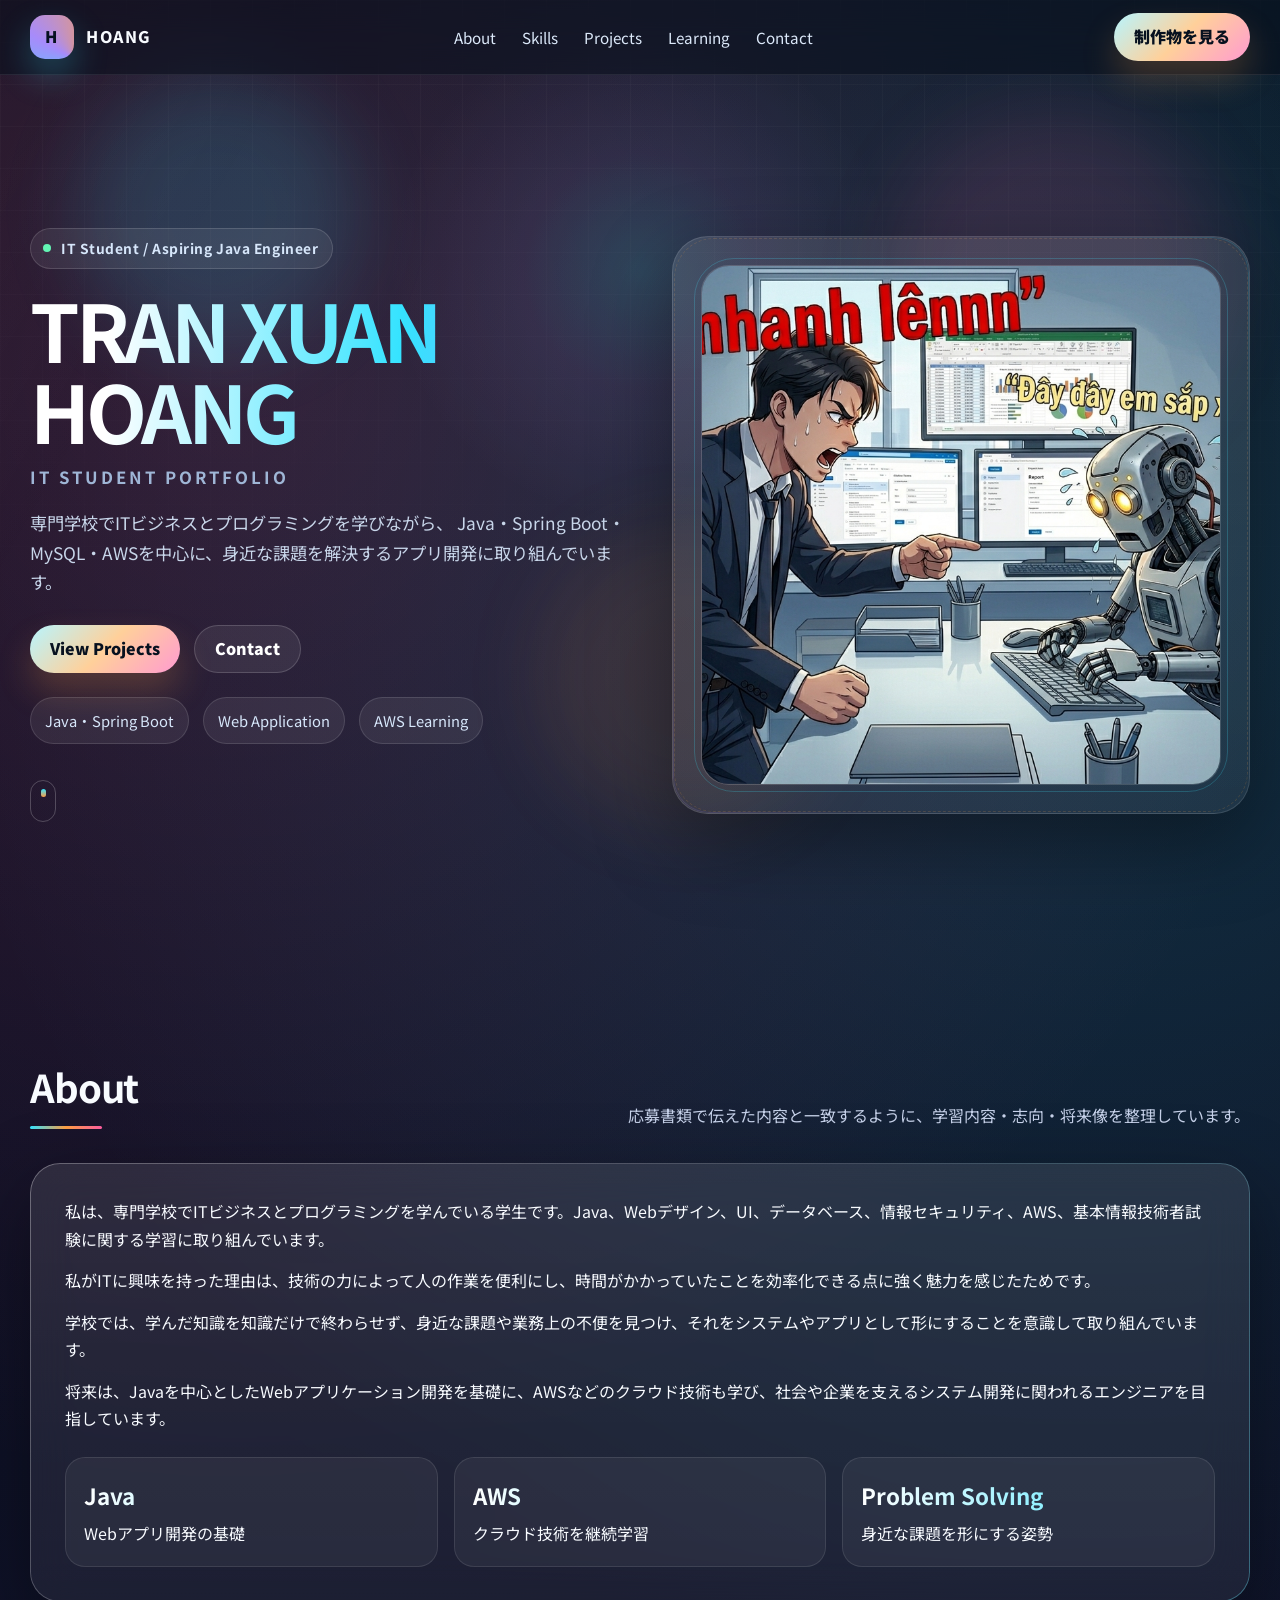
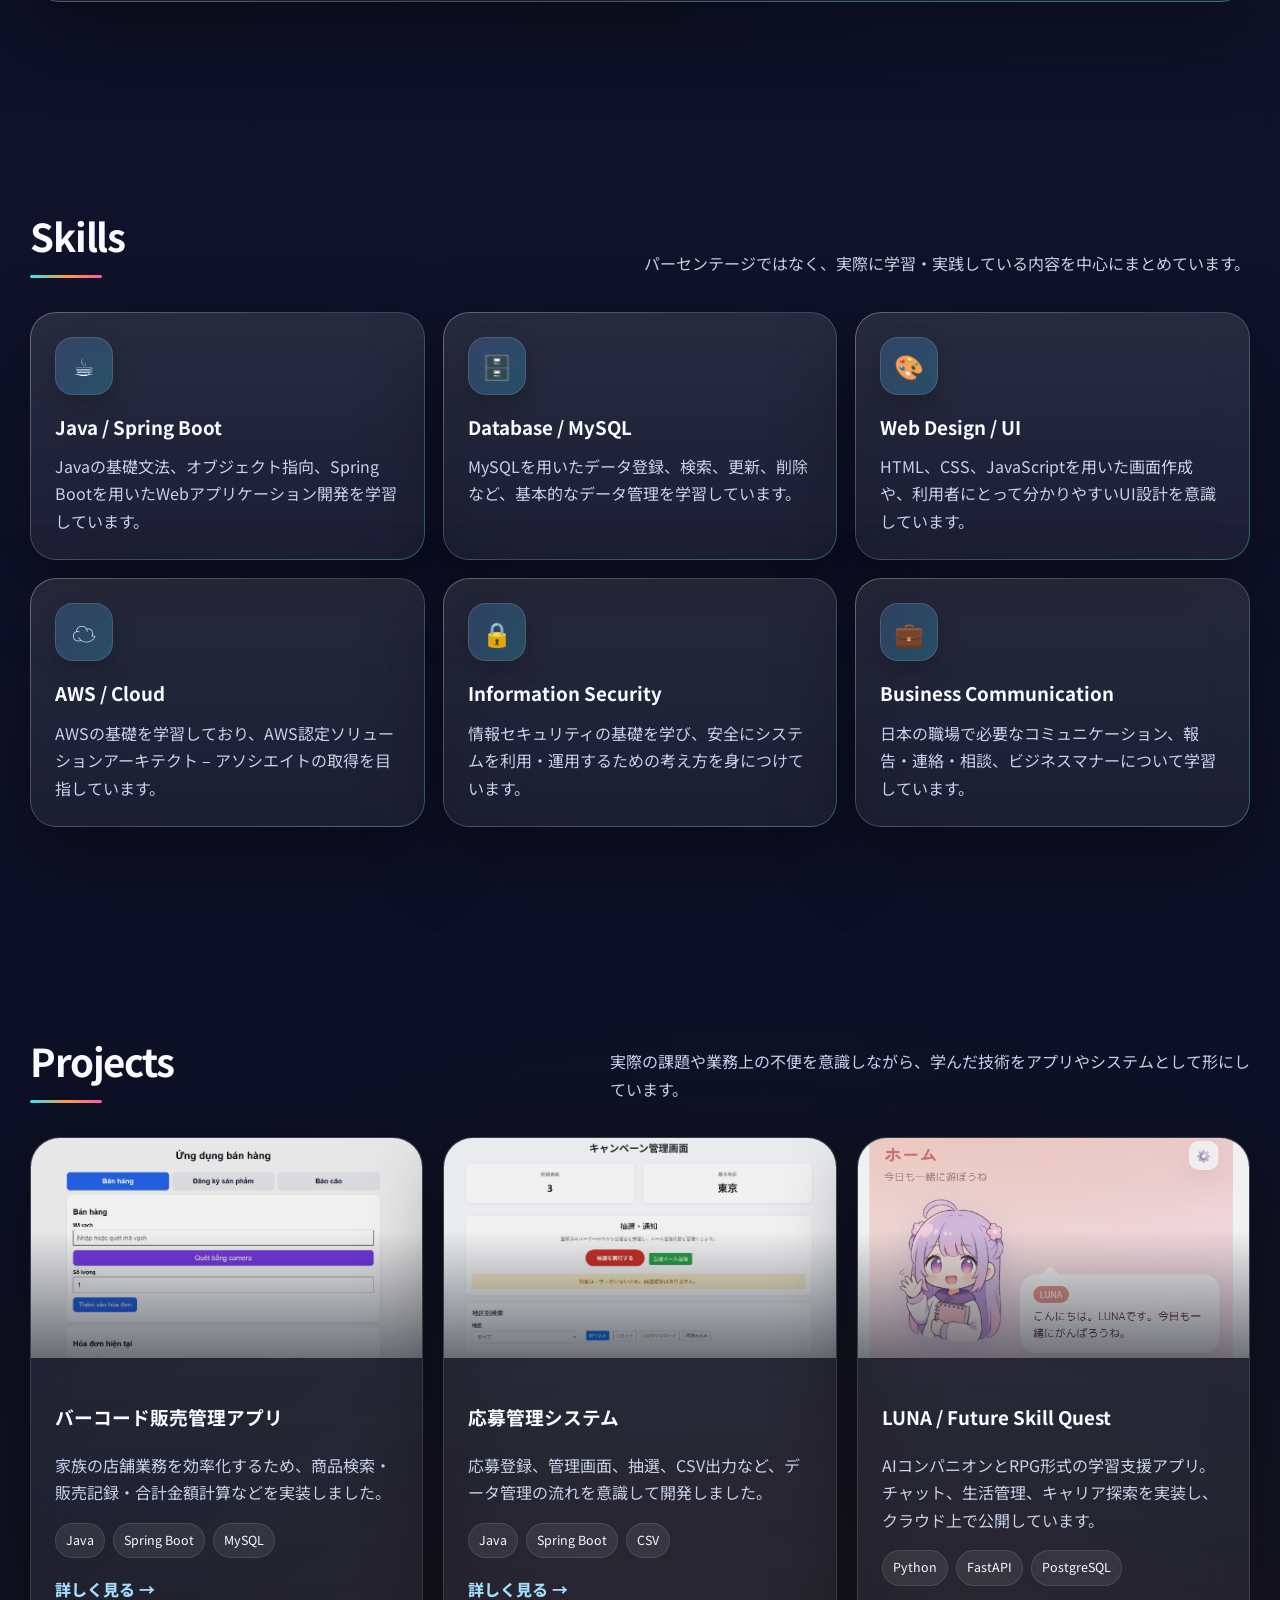
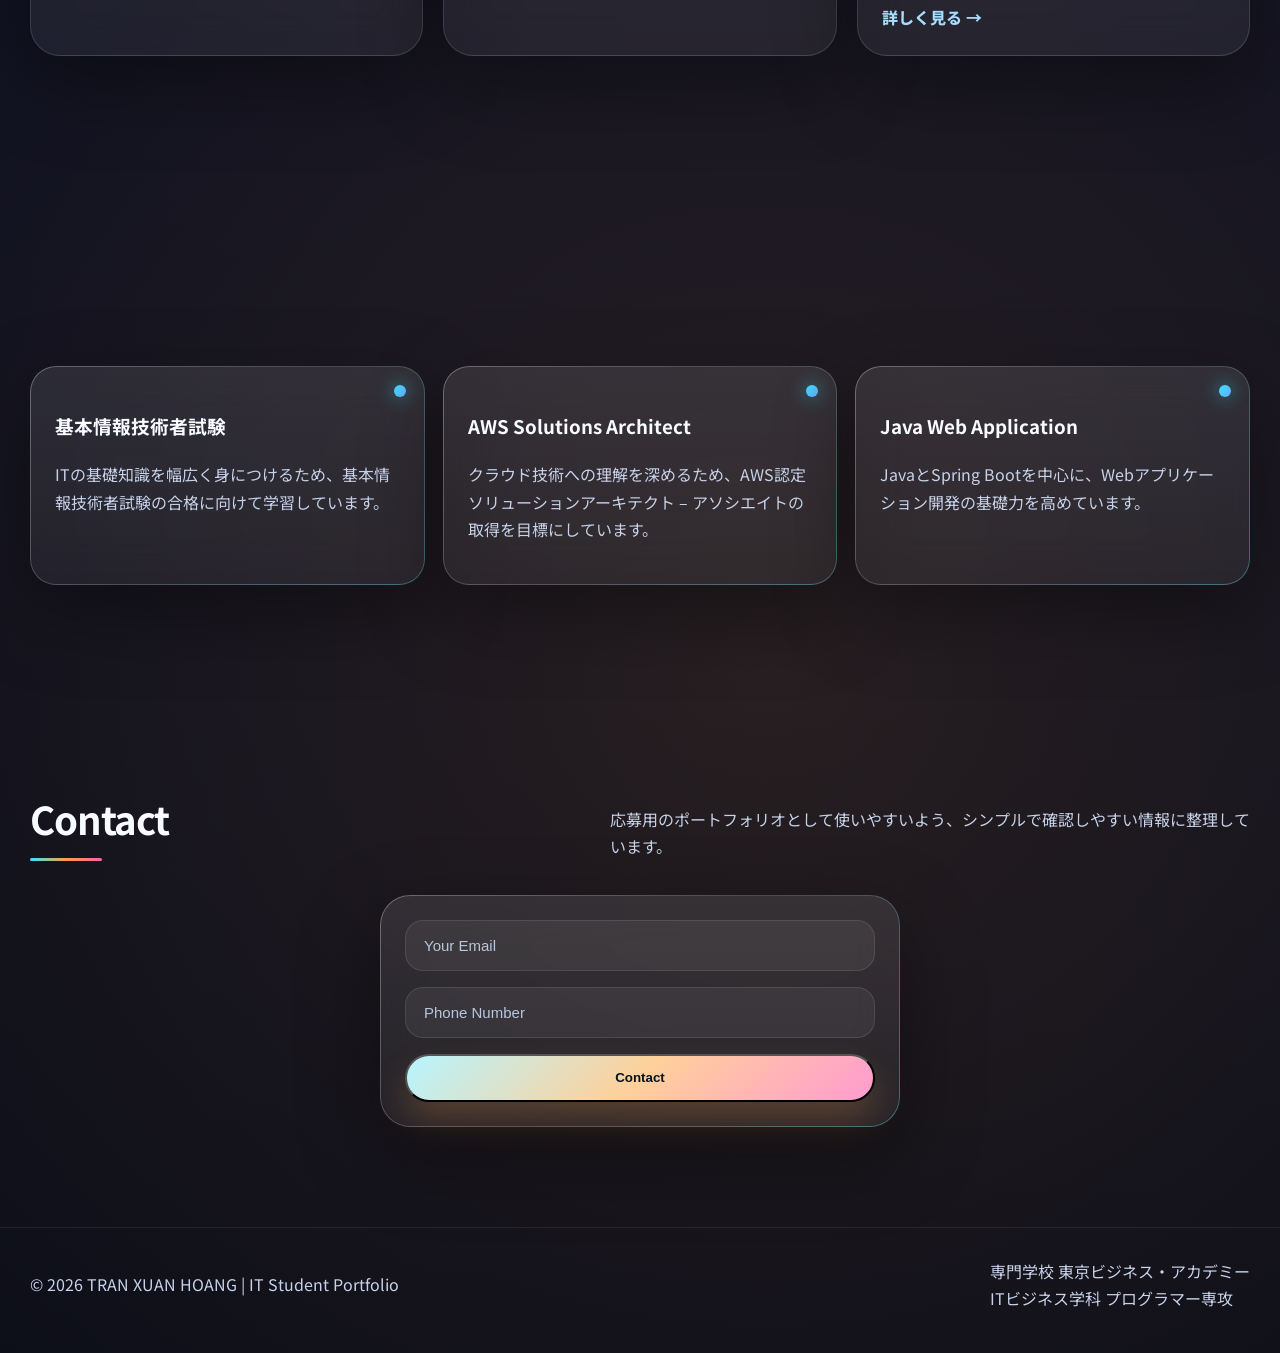
==== my-project/static/owner-portfolio/index.html @ 40c975eb "Play Luna and Luno recordings, keep animal voices cute, and open the owner's HTML portfolio for admi" ====
<!DOCTYPE html>
<html lang="ja">
<head>
  <meta charset="UTF-8" />
  <meta name="viewport" content="width=device-width, initial-scale=1.0" />
  <title>TRAN XUAN HOANG | IT Portfolio</title>
  <meta name="description" content="TRAN XUAN HOANGのポートフォリオ。Java、Spring Boot、MySQL、AWSを中心とした学習内容とプロジェクトをまとめています。" />
  <link rel="preconnect" href="https://fonts.googleapis.com" />
  <link rel="preconnect" href="https://fonts.gstatic.com" crossorigin />
  <link href="https://fonts.googleapis.com/css2?family=Inter:wght@400;500;700;800&family=Noto+Sans+JP:wght@400;500;700;800&display=swap" rel="stylesheet" />
  <link rel="stylesheet" href="assets/css/style.css" />

  <style>
    /* Contact box: make it smaller (about half width) */
    .contact-card{
      width: min(50%, 520px);
      margin: 0 auto;
      padding: 24px;
    }
    .contact-form{
      width: 100%;
    }
    @media (max-width: 900px){
      .contact-card{
        width: min(100%, 520px);
      }
    }
  </style>

</head>
<body class="is-home">
  <div class="scroll-progress" aria-hidden="true"></div>
  <div class="cursor-glow" aria-hidden="true"></div>
  <div class="orbs" aria-hidden="true">
    <span class="orb orb-a"></span>
    <span class="orb orb-b"></span>
    <span class="orb orb-c"></span>
  </div>
  <div class="particles" aria-hidden="true"></div>

  <header class="site-header">
    <div class="container nav">
      <a class="logo" href="index.html"><span class="logo-mark">H</span><span>HOANG</span></a>
      <nav class="nav-links">
        <a href="#about">About</a>
        <a href="#skills">Skills</a>
        <a href="#projects">Projects</a>
        <a href="#learning">Learning</a>
        <a href="#contact">Contact</a>
      </nav>
      <a class="nav-cta magnetic" href="#projects">制作物を見る</a>
    </div>
  </header>

  <main>
    <section class="hero" id="top">
      <div class="container hero-grid">
        <div class="reveal show">
          <span class="eyebrow">
            <span class="live-dot" aria-hidden="true"></span>
            IT Student / Aspiring Java Engineer
          </span>
          <h1 class="hero-name">TRAN XUAN HOANG</h1>
          <p class="hero-title-en">IT Student Portfolio</p>
          <p>
            専門学校でITビジネスとプログラミングを学びながら、
            Java・Spring Boot・MySQL・AWSを中心に、身近な課題を解決するアプリ開発に取り組んでいます。
          </p>
          <div class="hero-actions">
            <a class="btn primary magnetic" href="#projects">View Projects</a>
            <a class="btn secondary magnetic" href="#contact">Contact</a>
          </div>
          <div class="hero-meta">
            <span class="hero-chip">Java・Spring Boot</span>
            <span class="hero-chip">Web Application</span>
            <span class="hero-chip">AWS Learning</span>
          </div>
          <a class="scroll-cue" href="#about" aria-label="Scroll to about">
            <span></span>
          </a>
        </div>

        <div class="hero-visual-wrap reveal show">
          <div class="profile-orbit" aria-hidden="true">
            <span></span><span></span>
          </div>
          <div class="profile-showcase glass card-outline" data-tilt>
            <div class="profile-photo-frame">
              <span class="photo-fallback" aria-hidden="true">H</span>
              <img src="AI.png" alt="TRAN XUAN HOANG" />
            </div>
          </div>
        </div>
      </div>
    </section>

    <section class="section compact" id="about">
      <div class="container">
        <div class="section-head reveal">
          <div>
            <h2 class="section-title-en">About</h2>
          </div>
          <p>応募書類で伝えた内容と一致するように、学習内容・志向・将来像を整理しています。</p>
        </div>

        <div class="about-card glass card card-outline reveal spotlight-card">
          <p>私は、専門学校でITビジネスとプログラミングを学んでいる学生です。Java、Webデザイン、UI、データベース、情報セキュリティ、AWS、基本情報技術者試験に関する学習に取り組んでいます。</p>
          <p>私がITに興味を持った理由は、技術の力によって人の作業を便利にし、時間がかかっていたことを効率化できる点に強く魅力を感じたためです。</p>
          <p>学校では、学んだ知識を知識だけで終わらせず、身近な課題や業務上の不便を見つけ、それをシステムやアプリとして形にすることを意識して取り組んでいます。</p>
          <p>将来は、Javaを中心としたWebアプリケーション開発を基礎に、AWSなどのクラウド技術も学び、社会や企業を支えるシステム開発に関われるエンジニアを目指しています。</p>

          <div class="highlight-grid">
            <div class="highlight reveal">
              <strong>Java</strong>
              <span>Webアプリ開発の基礎</span>
            </div>
            <div class="highlight reveal">
              <strong>AWS</strong>
              <span>クラウド技術を継続学習</span>
            </div>
            <div class="highlight reveal">
              <strong>Problem Solving</strong>
              <span>身近な課題を形にする姿勢</span>
            </div>
          </div>
        </div>
      </div>
    </section>

    <section class="section" id="skills">
      <div class="container">
        <div class="section-head reveal">
          <div>
            <h2 class="section-title-en">Skills</h2>
          </div>
          <p>パーセンテージではなく、実際に学習・実践している内容を中心にまとめています。</p>
        </div>

        <div class="skill-grid">
          <article class="skill-card glass card card-outline reveal spotlight-card">
            <div class="skill-icon">☕</div>
            <h3>Java / Spring Boot</h3>
            <p>Javaの基礎文法、オブジェクト指向、Spring Bootを用いたWebアプリケーション開発を学習しています。</p>
          </article>

          <article class="skill-card glass card card-outline reveal spotlight-card">
            <div class="skill-icon">🗄️</div>
            <h3>Database / MySQL</h3>
            <p>MySQLを用いたデータ登録、検索、更新、削除など、基本的なデータ管理を学習しています。</p>
          </article>

          <article class="skill-card glass card card-outline reveal spotlight-card">
            <div class="skill-icon">🎨</div>
            <h3>Web Design / UI</h3>
            <p>HTML、CSS、JavaScriptを用いた画面作成や、利用者にとって分かりやすいUI設計を意識しています。</p>
          </article>

          <article class="skill-card glass card card-outline reveal spotlight-card">
            <div class="skill-icon">☁</div>
            <h3>AWS / Cloud</h3>
            <p>AWSの基礎を学習しており、AWS認定ソリューションアーキテクト – アソシエイトの取得を目指しています。</p>
          </article>

          <article class="skill-card glass card card-outline reveal spotlight-card">
            <div class="skill-icon">🔒</div>
            <h3>Information Security</h3>
            <p>情報セキュリティの基礎を学び、安全にシステムを利用・運用するための考え方を身につけています。</p>
          </article>

          <article class="skill-card glass card card-outline reveal spotlight-card">
            <div class="skill-icon">💼</div>
            <h3>Business Communication</h3>
            <p>日本の職場で必要なコミュニケーション、報告・連絡・相談、ビジネスマナーについて学習しています。</p>
          </article>
        </div>
      </div>
    </section>

    <section class="section projects-section" id="projects">
      <div class="container">
        <div class="section-head reveal">
          <div>
            <h2 class="section-title-en">Projects</h2>
          </div>
          <p>実際の課題や業務上の不便を意識しながら、学んだ技術をアプリやシステムとして形にしています。</p>
        </div>

        <div class="project-grid">
          <article class="project-card glass card card-outline reveal spotlight-card">
            <div class="project-visual has-image">
              <img src="assets/img/projects/barcode-pos.png" alt="バーコード販売管理アプリの販売画面" />
            </div>
            <div class="project-content">
              <h3>バーコード販売管理アプリ</h3>
              <p>家族の店舗業務を効率化するため、商品検索・販売記録・合計金額計算などを実装しました。</p>
              <div class="tag-list">
                <span class="tag">Java</span>
                <span class="tag">Spring Boot</span>
                <span class="tag">MySQL</span>
              </div>
              <a class="project-link" href="projects/barcode-pos.html">詳しく見る →</a>
            </div>
          </article>

          <article class="project-card glass card card-outline reveal spotlight-card">
            <div class="project-visual purple has-image">
              <img src="assets/img/projects/campaign-admin.png" alt="応募管理システムの管理画面" />
            </div>
            <div class="project-content">
              <h3>応募管理システム</h3>
              <p>応募登録、管理画面、抽選、CSV出力など、データ管理の流れを意識して開発しました。</p>
              <div class="tag-list">
                <span class="tag">Java</span>
                <span class="tag">Spring Boot</span>
                <span class="tag">CSV</span>
              </div>
              <a class="project-link" href="projects/application-management.html">詳しく見る →</a>
            </div>
          </article>

          <article class="project-card glass card card-outline reveal spotlight-card">
            <div class="project-visual dark has-image">
              <img src="assets/img/projects/luna-home.png" alt="LUNAホーム画面" />
            </div>
            <div class="project-content">
              <h3>LUNA / Future Skill Quest</h3>
              <p>AIコンパニオンとRPG形式の学習支援アプリ。チャット、生活管理、キャリア探索を実装し、クラウド上で公開しています。</p>
              <div class="tag-list">
                <span class="tag">Python</span>
                <span class="tag">FastAPI</span>
                <span class="tag">PostgreSQL</span>
              </div>
              <a class="project-link" href="projects/luna.html">詳しく見る →</a>
            </div>
          </article>
        </div>
      </div>
    </section>

    <section class="section" id="learning">
      <div class="container">
        <div class="section-head reveal">
          <div>
            <h2 class="section-title-en">Learning</h2>
          </div>
          <p>基礎力と将来の実務力の両方を高めるため、資格やクラウド技術にも継続して取り組んでいます。</p>
        </div>

        <div class="learning-grid">
          <article class="learning-card glass card card-outline reveal spotlight-card">
            <h3>基本情報技術者試験</h3>
            <p>ITの基礎知識を幅広く身につけるため、基本情報技術者試験の合格に向けて学習しています。</p>
          </article>

          <article class="learning-card glass card card-outline reveal spotlight-card">
            <h3>AWS Solutions Architect</h3>
            <p>クラウド技術への理解を深めるため、AWS認定ソリューションアーキテクト – アソシエイトの取得を目標にしています。</p>
          </article>

          <article class="learning-card glass card card-outline reveal spotlight-card">
            <h3>Java Web Application</h3>
            <p>JavaとSpring Bootを中心に、Webアプリケーション開発の基礎力を高めています。</p>
          </article>
        </div>
      </div>
    </section>

    <section class="section" id="contact">
      <div class="container">
        <div class="section-head reveal">
          <div>
            <h2 class="section-title-en">Contact</h2>
          </div>
          <p>応募用のポートフォリオとして使いやすいよう、シンプルで確認しやすい情報に整理しています。</p>
        </div>

        <div class="contact-card glass card card-outline reveal spotlight-card">
          <form class="contact-form">
    
          <input type="email" placeholder="Your Email" required />

            <input type="tel" placeholder="Phone Number" required />

              <button type="submit" class="btn primary magnetic">Contact</button>

          </form>
        </div>
      </div>
    </section>
  </main>

  <footer class="footer">
    <div class="container footer-inner">
      <span>© <span data-year></span> TRAN XUAN HOANG | IT Student Portfolio</span>
      <span>専門学校 東京ビジネス・アカデミー<br>ITビジネス学科 プログラマー専攻</span>
    </div>
  </footer>

  <script src="assets/js/main.js"></script>
</body>
</html>
---- my-project/static/owner-portfolio/assets/css/style.css ----
:root{
  --bg:#070b18;
  --bg-2:#10132a;
  --ink:#f8fbff;
  --muted:#c7d2ea;

  --line:rgba(255,255,255,.14);

  --glass:rgba(255,255,255,.075);
  --glass-2:rgba(255,255,255,.11);

  --cyan:#35e3ff;
  --blue:#6ca7ff;
  --violet:#a78bfa;
  --orange:#ff9f43;
  --pink:#ff5fa2;
  --green:#63f5b4;

  --shadow:0 28px 80px rgba(0,0,0,.38);

  --radius:30px;
  --max:1220px;

  --mx:50vw;
  --my:30vh;
}

/* =========================
   BASE
========================= */

*{
  box-sizing:border-box;
}

html{
  scroll-behavior:smooth;
}

body{
  margin:0;
  min-height:100vh;

  color:var(--ink);

  background:
    radial-gradient(circle at 18% 8%, rgba(255,95,162,.17), transparent 26%),
    radial-gradient(circle at 85% 12%, rgba(53,227,255,.17), transparent 28%),
    radial-gradient(circle at 60% 85%, rgba(255,159,67,.12), transparent 32%),
    linear-gradient(180deg,#080b19 0%,#10132a 42%,#070b18 100%);

  font-family:
    "Noto Sans JP",
    "Inter",
    system-ui,
    -apple-system,
    BlinkMacSystemFont,
    "Segoe UI",
    sans-serif;

  line-height:1.72;
  overflow-x:hidden;
}

body::before{
  content:"";
  position:fixed;
  inset:0;
  z-index:-3;
  pointer-events:none;

  background:
    linear-gradient(rgba(255,255,255,.035) 1px, transparent 1px),
    linear-gradient(90deg, rgba(255,255,255,.035) 1px, transparent 1px);

  background-size:42px 42px;

  mask-image:linear-gradient(
    to bottom,
    rgba(0,0,0,.78),
    transparent 78%
  );
}

body::after{
  content:"";
  position:fixed;
  inset:0;
  z-index:-2;
  pointer-events:none;

  background:
    linear-gradient(
      120deg,
      transparent 0%,
      rgba(255,255,255,.05) 48%,
      transparent 62%
    );

  transform:translateX(-60%);
  animation:scan 13s ease-in-out infinite;
  opacity:.48;
}

@keyframes scan{
  0%{
    transform:translateX(-60%);
  }

  100%{
    transform:translateX(160%);
  }
}

a{
  color:inherit;
  text-decoration:none;
}

img{
  max-width:100%;
  display:block;
}

.container{
  width:min(var(--max), calc(100% - 40px));
  margin:0 auto;
}

.section{
  padding:100px 0;
  position:relative;
}

.section.compact{
  padding-top:78px;
}

/* =========================
   GLASS
========================= */

.glass{
  background:
    linear-gradient(
      180deg,
      rgba(255,255,255,0.10) 0%,
      rgba(255,255,255,0.06) 100%
    );

  border:1px solid rgba(255,255,255,0.12);

  box-shadow:var(--shadow);

  backdrop-filter:blur(22px);
  -webkit-backdrop-filter:blur(22px);
}

.card{
  border-radius:var(--radius);
}

.card-outline{
  position:relative;
}

.card-outline::before{
  content:"";

  position:absolute;
  inset:-1px;

  border-radius:inherit;

  padding:1px;

  background:
    linear-gradient(
      135deg,
      rgba(255,255,255,.22),
      rgba(255,255,255,.04),
      rgba(53,227,255,.28)
    );

  -webkit-mask:
    linear-gradient(#fff 0 0) content-box,
    linear-gradient(#fff 0 0);

  -webkit-mask-composite:xor;

  mask-composite:exclude;

  pointer-events:none;
}

/* =========================
   HEADER
========================= */

.site-header{
  position:sticky;
  top:0;
  z-index:50;

  background:rgba(8,16,29,.55);

  backdrop-filter:blur(18px);

  border-bottom:1px solid rgba(255,255,255,0.08);

  transition:
    background .35s ease,
    box-shadow .35s ease,
    border-color .35s ease;
}

.site-header.is-scrolled{
  background:rgba(8,16,29,.82);
  box-shadow:0 12px 40px rgba(0,0,0,.28);
  border-bottom-color:rgba(53,227,255,.18);
}

.nav{
  min-height:74px;

  display:flex;
  justify-content:space-between;
  align-items:center;

  gap:18px;
}

.logo{
  display:inline-flex;
  align-items:center;
  gap:12px;

  font-weight:800;
  letter-spacing:.10em;
}

.logo-mark{
  width:44px;
  height:44px;

  border-radius:15px;

  display:grid;
  place-items:center;

  color:#061020;

  background:
    conic-gradient(
      from 180deg,
      var(--cyan),
      var(--violet),
      var(--orange),
      var(--cyan)
    );

  background-size:200% 200%;
  animation:logo-glow 4s ease-in-out infinite;

  box-shadow:0 16px 34px rgba(53,227,255,.26);

  font-weight:900;
}

@keyframes logo-glow{
  0%,100%{
    box-shadow:0 16px 34px rgba(53,227,255,.26);
  }
  50%{
    box-shadow:0 16px 40px rgba(255,95,162,.34);
  }
}

.nav-links{
  display:flex;
  align-items:center;
  gap:26px;

  color:#dce9fa;
}

.nav-links a{
  position:relative;
  font-size:.95rem;
}

.nav-links a::after{
  content:"";

  position:absolute;
  left:0;
  right:100%;
  bottom:-9px;

  height:2px;

  border-radius:999px;

  background:
    linear-gradient(
      90deg,
      var(--cyan),
      var(--orange),
      var(--pink)
    );

  transition:right .25s ease;
}

.nav-links a:hover::after,
.nav-links a.is-active::after{
  right:0;
}

.nav-links a.is-active{
  color:#fff;
}

/* =========================
   BUTTON
========================= */

.nav-cta,
.btn{
  display:inline-flex;
  align-items:center;
  justify-content:center;

  gap:10px;

  min-height:48px;
  padding:0 20px;

  border-radius:999px;

  font-weight:900;

  transition:
    transform .25s ease,
    box-shadow .25s ease,
    filter .25s ease;
}

.nav-cta,
.btn.primary{
  position:relative;
  overflow:hidden;

  color:#07111f;

  background:
    linear-gradient(
      135deg,
      #b7f5ff,
      #ffd09a,
      #ff9bd0
    );

  box-shadow:0 18px 34px rgba(255,159,67,.22);
}

.nav-cta::after,
.btn.primary::after{
  content:"";
  position:absolute;
  inset:0;
  background:linear-gradient(110deg, transparent 20%, rgba(255,255,255,.55) 48%, transparent 72%);
  transform:translateX(-120%);
  transition:transform .6s ease;
  pointer-events:none;
}

.nav-cta:hover::after,
.btn.primary:hover::after{
  transform:translateX(120%);
}

.btn.secondary{
  color:#fff;

  background:rgba(255,255,255,.075);

  border:1px solid rgba(255,255,255,.16);
}

.nav-cta:hover,
.btn:hover{
  transform:translateY(-3px);

  filter:saturate(1.1);

  box-shadow:0 26px 48px rgba(0,0,0,.30);
}

/* =========================
   HERO
========================= */

.hero{
  position:relative;

  min-height:100vh;

  display:flex;
  align-items:center;

  overflow:hidden;
}

.hero-grid{
  display:grid;
  grid-template-columns:1.02fr .98fr;
  gap:40px;
  align-items:center;
}

.hero h1,
.hero-name{
  margin:20px 0 12px;

  font-size:clamp(2.8rem, 6.2vw, 5.8rem);

  line-height:1.02;

  letter-spacing:-.055em;
}

.hero-name{
  background:linear-gradient(
    92deg,
    #ffffff 6%,
    var(--cyan) 28%,
    var(--violet) 52%,
    var(--orange) 78%,
    #ffffff 100%
  );
  background-size:220% auto;
  -webkit-background-clip:text;
  background-clip:text;
  color:#f8fbff;
  -webkit-text-fill-color:transparent;
  animation:name-shine 8s linear infinite;
}

@keyframes name-shine{
  0%{ background-position:0% center; }
  100%{ background-position:220% center; }
}

.eyebrow{
  display:inline-flex;
  align-items:center;
  gap:10px;
  padding:8px 14px 8px 12px;
  border-radius:999px;
  background:rgba(255,255,255,.07);
  border:1px solid rgba(255,255,255,.14);
  color:#d7e7fb;
  font-size:.86rem;
  letter-spacing:.04em;
  font-weight:700;
}

.live-dot{
  width:8px;
  height:8px;
  border-radius:999px;
  background:var(--green);
  box-shadow:0 0 0 0 rgba(99,245,180,.7);
  animation:pulse-dot 1.8s ease-out infinite;
}

@keyframes pulse-dot{
  0%{ box-shadow:0 0 0 0 rgba(99,245,180,.7); }
  70%{ box-shadow:0 0 0 10px rgba(99,245,180,0); }
  100%{ box-shadow:0 0 0 0 rgba(99,245,180,0); }
}

.hero-title-en{
  margin:0 0 16px !important;
  font-size:1.05rem !important;
  letter-spacing:.18em;
  text-transform:uppercase;
  color:#9fb6d6 !important;
  font-weight:700;
}

.section-title-en{
  position:relative;
  padding-bottom:10px;
}

.section-title-en::after{
  content:"";
  position:absolute;
  left:0;
  bottom:0;
  width:72px;
  height:3px;
  border-radius:999px;
  background:linear-gradient(90deg, var(--cyan), var(--orange), var(--pink));
}

.hero p{
  color:#c8d6ea;

  margin:0;

  max-width:650px;

  font-size:1.08rem;
}

.hero-actions{
  display:flex;
  flex-wrap:wrap;
  gap:14px;

  margin-top:28px;
}

.hero-meta{
  display:flex;
  gap:14px;
  flex-wrap:wrap;

  margin-top:24px;
}

.hero-chip{
  padding:10px 14px;

  border-radius:999px;

  background:rgba(255,255,255,0.07);

  border:1px solid rgba(255,255,255,0.12);

  color:#d7e7fb;

  font-size:.92rem;

  transition:
    transform .25s ease,
    border-color .25s ease,
    box-shadow .25s ease,
    background .25s ease;
}

.hero-chip:hover{
  transform:translateY(-2px);
  border-color:rgba(53,227,255,.45);
  box-shadow:0 10px 24px rgba(53,227,255,.16);
  background:rgba(53,227,255,.08);
}

/* =========================
   PROFILE IMAGE
========================= */

.hero-visual-wrap{
  display:flex;
  justify-content:center;
  align-items:center;

  perspective:1200px;
  position:relative;
}

.profile-orbit{
  position:absolute;
  width:min(86%, 540px);
  aspect-ratio:1;
  pointer-events:none;
  z-index:0;
}

.profile-orbit span{
  position:absolute;
  inset:-18px;
  border-radius:40px;
  border:1px solid rgba(53,227,255,.22);
  animation:orbit-spin 14s linear infinite;
}

.profile-orbit span:last-child{
  inset:-38px;
  border-color:rgba(255,159,67,.16);
  animation-duration:22s;
  animation-direction:reverse;
  border-style:dashed;
}

@keyframes orbit-spin{
  to{ transform:rotate(360deg); }
}

.profile-showcase{
  width:100%;
  max-width:620px;

  padding:28px;

  border-radius:36px;

  position:relative;
  overflow:hidden;
  z-index:1;

  transform-style:preserve-3d;
  transition:transform .18s ease, box-shadow .4s ease;
}

.profile-showcase:hover{
  box-shadow:
    0 28px 80px rgba(0,0,0,.38),
    0 0 40px rgba(53,227,255,.18);
}

.profile-showcase::before{
  content:"";

  position:absolute;
  inset:0;

  background:
    radial-gradient(
      circle at top right,
      rgba(53,227,255,.18),
      transparent 30%
    ),

    radial-gradient(
      circle at bottom left,
      rgba(167,139,250,.18),
      transparent 30%
    );

  pointer-events:none;
}

.profile-photo-frame{
  position:relative;

  width:100%;

  aspect-ratio:1/1;

  border-radius:28px;

  overflow:hidden;

  border:1px solid rgba(255,255,255,.12);

  background:rgba(255,255,255,.04);
}

.profile-photo-frame img{
  width:100%;
  height:100%;

  object-fit:cover;

  position:relative;
  z-index:1;

  transition:transform .4s ease;
}

.profile-photo-frame img.is-hidden{
  display:none;
}

.photo-fallback{
  position:absolute;
  inset:0;
  display:grid;
  place-items:center;
  font-size:clamp(4rem, 8vw, 7rem);
  font-weight:900;
  letter-spacing:.06em;
  color:#061020;
  background:
    conic-gradient(from 210deg, var(--cyan), var(--violet), var(--orange), var(--cyan));
}

.profile-photo-frame:hover img{
  transform:scale(1.05);
}

/* =========================
   SECTION HEAD
========================= */

.section-head{
  display:flex;
  justify-content:space-between;
  align-items:flex-end;

  gap:20px;

  margin-bottom:34px;
}

.section-head h2{
  margin:0;

  font-size:clamp(1.8rem, 3vw, 2.8rem);

  letter-spacing:-.03em;
}

.section-head p{
  margin:0;

  color:var(--muted);

  max-width:640px;
}

/* =========================
   ABOUT
========================= */

.about-card{
  padding:34px;
}

.about-card p{
  margin:0 0 14px;
}

.highlight-grid{
  display:grid;
  grid-template-columns:repeat(3,1fr);
  gap:16px;

  margin-top:24px;
}

.highlight{
  padding:18px;

  border-radius:20px;

  background:rgba(255,255,255,.05);

  border:1px solid rgba(255,255,255,.10);

  transition:
    transform .28s ease,
    border-color .28s ease,
    box-shadow .28s ease;
}

.highlight:hover{
  transform:translateY(-4px);
  border-color:rgba(53,227,255,.35);
  box-shadow:0 16px 32px rgba(53,227,255,.12);
}

.highlight strong{
  display:block;

  font-size:1.4rem;

  margin-bottom:6px;

  background:linear-gradient(90deg, #fff, var(--cyan));
  -webkit-background-clip:text;
  background-clip:text;
  color:transparent;
}

/* =========================
   SKILL
========================= */

.skill-grid{
  display:grid;
  grid-template-columns:repeat(3,1fr);
  gap:18px;
}

.skill-card{
  padding:24px;

  border-radius:26px;

  transition:
    transform .28s ease,
    box-shadow .28s ease;
}

.skill-card:hover{
  transform:translateY(-6px);

  box-shadow:0 28px 48px rgba(0,0,0,.26);
}

.skill-card:hover .skill-icon{
  transform:translateY(-3px) scale(1.06);
  box-shadow:0 14px 28px rgba(53,227,255,.28);
}

.skill-icon{
  width:58px;
  height:58px;

  border-radius:18px;

  display:grid;
  place-items:center;

  background:
    linear-gradient(
      135deg,
      rgba(108,167,255,.22),
      rgba(53,227,255,.22)
    );

  border:1px solid rgba(255,255,255,.12);

  color:#e8f4ff;

  font-size:1.5rem;

  margin-bottom:16px;

  box-shadow:0 10px 24px rgba(0,0,0,.18);

  transition:transform .28s ease, box-shadow .28s ease;
}

.skill-card h3{
  margin:0 0 10px;
}

.skill-card p{
  margin:0;
  color:var(--muted);
}

/* =========================
   PROJECT
========================= */

.project-grid{
  display:grid;
  grid-template-columns:repeat(3,1fr);
  gap:20px;
}

.project-card{
  overflow:hidden;

  border-radius:30px;

  transition:
    transform .28s ease,
    box-shadow .28s ease;
}

.project-card:hover{
  transform:
    translateY(-8px)
    scale(1.01);

  box-shadow:0 34px 58px rgba(0,0,0,.30);
}

.project-visual{
  min-height:190px;

  position:relative;

  display:flex;
  align-items:flex-end;

  padding:22px;

  font-size:3rem;
  overflow:hidden;
}

.project-visual::after{
  content:"";
  position:absolute;
  inset:0;
  background:linear-gradient(110deg, transparent 30%, rgba(255,255,255,.22) 50%, transparent 70%);
  transform:translateX(-120%);
  transition:transform .7s ease;
  pointer-events:none;
  z-index:2;
}

.project-card:hover .project-visual::after{
  transform:translateX(120%);
}

.project-visual::before{
  content:"";

  position:absolute;
  inset:0;

  background:
    linear-gradient(
      135deg,
      rgba(108,167,255,.85),
      rgba(53,227,255,.40),
      rgba(11,23,40,.95)
    );

  background-size:180% 180%;
  animation: vis-shift 10s ease-in-out infinite;
}

@keyframes vis-shift{
  0%,100%{ background-position:0% 50%; }
  50%{ background-position:100% 50%; }
}

.project-visual.purple::before{
  background:
    linear-gradient(
      135deg,
      rgba(167,139,250,.84),
      rgba(108,167,255,.44),
      rgba(11,23,40,.95)
    );
}

.project-visual.dark::before{
  background:
    linear-gradient(
      135deg,
      rgba(53,227,255,.55),
      rgba(108,167,255,.40),
      rgba(8,16,29,.98)
    );
}

.project-visual span{
  position:relative;
  z-index:1;
}

.project-visual.has-image{
  min-height:220px;
  padding:0;
}

.project-visual.has-image::before{
  animation:none;
  background:linear-gradient(
    180deg,
    rgba(7,11,24,.06) 42%,
    rgba(7,11,24,.58) 100%
  );
  z-index:1;
}

.project-visual.has-image img{
  position:absolute;
  inset:0;
  width:100%;
  height:100%;
  object-fit:cover;
  object-position:top center;
}

.project-content{
  padding:24px;
}

.project-content p{
  color:var(--muted);
}

.tag-list{
  display:flex;
  flex-wrap:wrap;
  gap:8px;

  margin-top:16px;
}

.tag{
  padding:6px 10px;

  border-radius:999px;

  background:rgba(255,255,255,.08);

  border:1px solid rgba(255,255,255,.10);

  font-size:.78rem;
}

.project-link{
  display:inline-flex;

  margin-top:18px;

  color:#a6ddff;

  font-weight:800;

  transition:transform .22s ease, letter-spacing .22s ease;
}

.project-card:hover .project-link{
  transform:translateX(4px);
  letter-spacing:.02em;
}

.project-link + .project-link{
  margin-left:0;
  display:flex;
}

/* =========================
   LEARNING
========================= */

.learning-grid{
  display:grid;
  grid-template-columns:repeat(3,1fr);
  gap:18px;
}

.learning-card::after{
  content:"";

  position:absolute;

  right:18px;
  top:18px;

  width:12px;
  height:12px;

  border-radius:999px;

  background:
    linear-gradient(
      135deg,
      var(--cyan),
      var(--blue)
    );

  box-shadow:0 0 18px rgba(53,227,255,.7);
  animation:pulse-dot 2.2s ease-out infinite;
  z-index:3;
}

.learning-card{
  padding:24px;

  border-radius:26px;

  position:relative;

  transition:transform .28s ease, box-shadow .28s ease;
}

.learning-card p{
  color:var(--muted);
}

.learning-card:hover{
  transform:translateY(-6px);
  box-shadow:0 28px 48px rgba(0,0,0,.26);
}

/* =========================
   CONTACT
========================= */

.contact-box{
  display:grid;
  grid-template-columns:1fr 1fr;
  gap:20px;
}

.contact-card{
  padding:28px;

  border-radius:30px;
}

.contact-note{
  color:var(--muted);
}

.contact-form{
  display:flex;
  flex-direction:column;
  gap:16px;
}

.contact-form input{
  width:100%;

  padding:16px 18px;

  border:none;
  outline:none;

  border-radius:18px;

  background:rgba(255,255,255,.06);

  border:1px solid rgba(255,255,255,.10);

  color:white;

  font-size:15px;

  transition:border-color .25s ease, box-shadow .25s ease, background .25s ease;
}

.contact-form input:focus{
  border-color:rgba(53,227,255,.5);
  box-shadow:0 0 0 4px rgba(53,227,255,.12);
  background:rgba(53,227,255,.08);
}

.contact-form input::placeholder{
  color:#b7c7dd;
}

.contact-form button{
  width:100%;
}

/* =========================
   FOOTER
========================= */

.footer{
  padding:30px 0 40px;

  color:var(--muted);

  border-top:1px solid rgba(255,255,255,.08);
}

.footer-inner{
  display:flex;
  justify-content:space-between;
  align-items:center;

  gap:20px;
}

/* =========================
   ANIMATION
========================= */

.reveal{
  opacity:0;
  transform:translateY(42px);
  filter:blur(4px);
  pointer-events:none;

  transition:
    opacity .85s cubic-bezier(.16,1,.3,1),
    transform .85s cubic-bezier(.16,1,.3,1),
    filter .85s cubic-bezier(.16,1,.3,1);
}

.reveal.show{
  opacity:1;
  transform:translateY(0);
  filter:blur(0);
  pointer-events:auto;
}

/* =========================
   RESPONSIVE
========================= */

@media (max-width:980px){

  .hero-grid,
  .contact-box,
  .skill-grid,
  .project-grid,
  .learning-grid,
  .highlight-grid{
    grid-template-columns:1fr 1fr;
  }

  .hero-grid{
    grid-template-columns:1fr;
  }

  .nav-cta{
    display:none;
  }
}

@media (max-width:680px){

  .container{
    width:min(calc(100% - 28px), var(--max));
  }

  .nav{
    padding:12px 0;

    flex-direction:column;
    align-items:flex-start;
  }

  .nav-links{
    flex-wrap:wrap;
  }

  .hero{
    min-height:auto;
    padding:88px 0 60px;
  }

  .skill-grid,
  .project-grid,
  .learning-grid,
  .highlight-grid,
  .contact-box{
    grid-template-columns:1fr;
  }

  .section-head,
  .footer-inner{
    flex-direction:column;
    align-items:flex-start;
  }

  .profile-showcase{
    max-width:100%;
  }

  .profile-orbit,
  .scroll-cue,
  .cursor-glow{
    display:none;
  }
}

/* =========================
   AMBIENT + WOW EFFECTS
========================= */

.scroll-progress{
  position:fixed;
  top:0;
  left:0;
  height:3px;
  width:0;
  z-index:80;
  background:linear-gradient(90deg, var(--cyan), var(--violet), var(--orange), var(--pink));
  box-shadow:0 0 16px rgba(53,227,255,.45);
  pointer-events:none;
}

.cursor-glow{
  position:fixed;
  width:520px;
  height:520px;
  border-radius:50%;
  pointer-events:none;
  z-index:-1;
  transform:translate(-50%, -50%);
  left:var(--mx);
  top:var(--my);
  background:radial-gradient(circle, rgba(53,227,255,.16) 0%, rgba(167,139,250,.08) 32%, transparent 68%);
  mix-blend-mode:screen;
  transition:opacity .4s ease;
}

.orbs{
  position:fixed;
  inset:0;
  z-index:-1;
  pointer-events:none;
  overflow:hidden;
}

.orb{
  position:absolute;
  border-radius:50%;
  filter:blur(40px);
  opacity:.55;
  animation:orb-drift 18s ease-in-out infinite;
}

.orb-a{
  width:280px;
  height:280px;
  top:8%;
  left:6%;
  background:rgba(53,227,255,.28);
}

.orb-b{
  width:340px;
  height:340px;
  top:12%;
  right:4%;
  background:rgba(255,95,162,.22);
  animation-delay:-6s;
}

.orb-c{
  width:300px;
  height:300px;
  bottom:8%;
  left:42%;
  background:rgba(255,159,67,.18);
  animation-delay:-11s;
}

@keyframes orb-drift{
  0%,100%{ transform:translate(0,0) scale(1); }
  50%{ transform:translate(40px,-28px) scale(1.12); }
}

.particles{
  position:fixed;
  inset:0;
  z-index:-1;
  pointer-events:none;
  overflow:hidden;
}

.particle{
  position:absolute;
  border-radius:50%;
  background:rgba(255,255,255,.55);
  box-shadow:0 0 10px rgba(53,227,255,.45);
  animation:particle-rise linear infinite;
  opacity:.0;
}

@keyframes particle-rise{
  0%{
    transform:translateY(20px);
    opacity:0;
  }
  15%{
    opacity:.7;
  }
  100%{
    transform:translateY(-110vh);
    opacity:0;
  }
}

.spotlight-card{
  --spot-x:50%;
  --spot-y:0%;
}

.spot-glow{
  position:absolute;
  inset:0;
  border-radius:inherit;
  pointer-events:none;
  z-index:1;
  background:radial-gradient(
    420px circle at var(--spot-x) var(--spot-y),
    rgba(255,255,255,.13),
    transparent 42%
  );
  opacity:0;
  transition:opacity .35s ease;
}

.spotlight-card:hover .spot-glow{
  opacity:1;
}

.spotlight-card > *:not(.spot-glow){
  position:relative;
  z-index:2;
}

.learning-card::after{
  z-index:3;
}

.scroll-cue{
  display:inline-flex;
  margin-top:36px;
  width:26px;
  height:42px;
  border:1px solid rgba(255,255,255,.22);
  border-radius:999px;
  align-items:flex-start;
  justify-content:center;
  padding-top:8px;
}

.scroll-cue span{
  width:5px;
  height:8px;
  border-radius:999px;
  background:linear-gradient(180deg, var(--cyan), var(--orange));
  animation:cue-drop 1.6s ease-in-out infinite;
}

@keyframes cue-drop{
  0%{ transform:translateY(0); opacity:1; }
  80%{ transform:translateY(14px); opacity:0; }
  100%{ transform:translateY(0); opacity:0; }
}

/* =========================
   PROJECT DETAIL PAGES
========================= */

.page-hero{
  padding:92px 0 28px;
}

.page-hero h1{
  margin:16px 0 12px;
  font-size:clamp(2rem, 4.4vw, 3.4rem);
  letter-spacing:-.04em;
}

.page-hero p{
  max-width:680px;
  color:var(--muted);
  margin:0;
}

.detail-layout{
  display:grid;
  grid-template-columns:.38fr .62fr;
  gap:22px;
  align-items:start;
}

.side-card,
.detail-card{
  padding:26px;
}

.detail-card{
  margin-bottom:16px;
}

.detail-card h2,
.side-card h2{
  margin-top:0;
}

.detail-card ul{
  margin:0;
  padding-left:18px;
  color:var(--muted);
}

.detail-card li + li{
  margin-top:8px;
}

.note{
  margin-top:8px;
  padding:18px 20px;
  border-radius:20px;
  background:rgba(53,227,255,.08);
  border:1px solid rgba(53,227,255,.18);
  color:#d7e7fb;
}

.shot-gallery{
  display:grid;
  gap:14px;
}

.shot-gallery-1{
  grid-template-columns:1fr;
}

.shot-gallery-3{
  grid-template-columns:1fr;
}

.shot-gallery figure{
  margin:0;
  overflow:hidden;
  border-radius:18px;
  background:rgba(0,0,0,.22);
  border:1px solid rgba(255,255,255,.12);
}

.shot-gallery img{
  width:100%;
  height:auto;
  display:block;
}

.shot-gallery figcaption{
  padding:10px 12px 12px;
  color:var(--muted);
  font-size:.82rem;
}

@media (min-width:720px){
  .shot-gallery-3{
    grid-template-columns:repeat(3,1fr);
    align-items:start;
  }
}

@media (max-width:980px){
  .detail-layout{
    grid-template-columns:1fr;
  }
}

@media (prefers-reduced-motion:reduce){
  *,
  *::before,
  *::after{
    animation:none !important;
    transition:none !important;
  }

  .reveal{
    opacity:1;
    transform:none;
    filter:none;
    pointer-events:auto;
  }

  .cursor-glow,
  .particles,
  .orbs,
  .scroll-cue{
    display:none;
  }
}
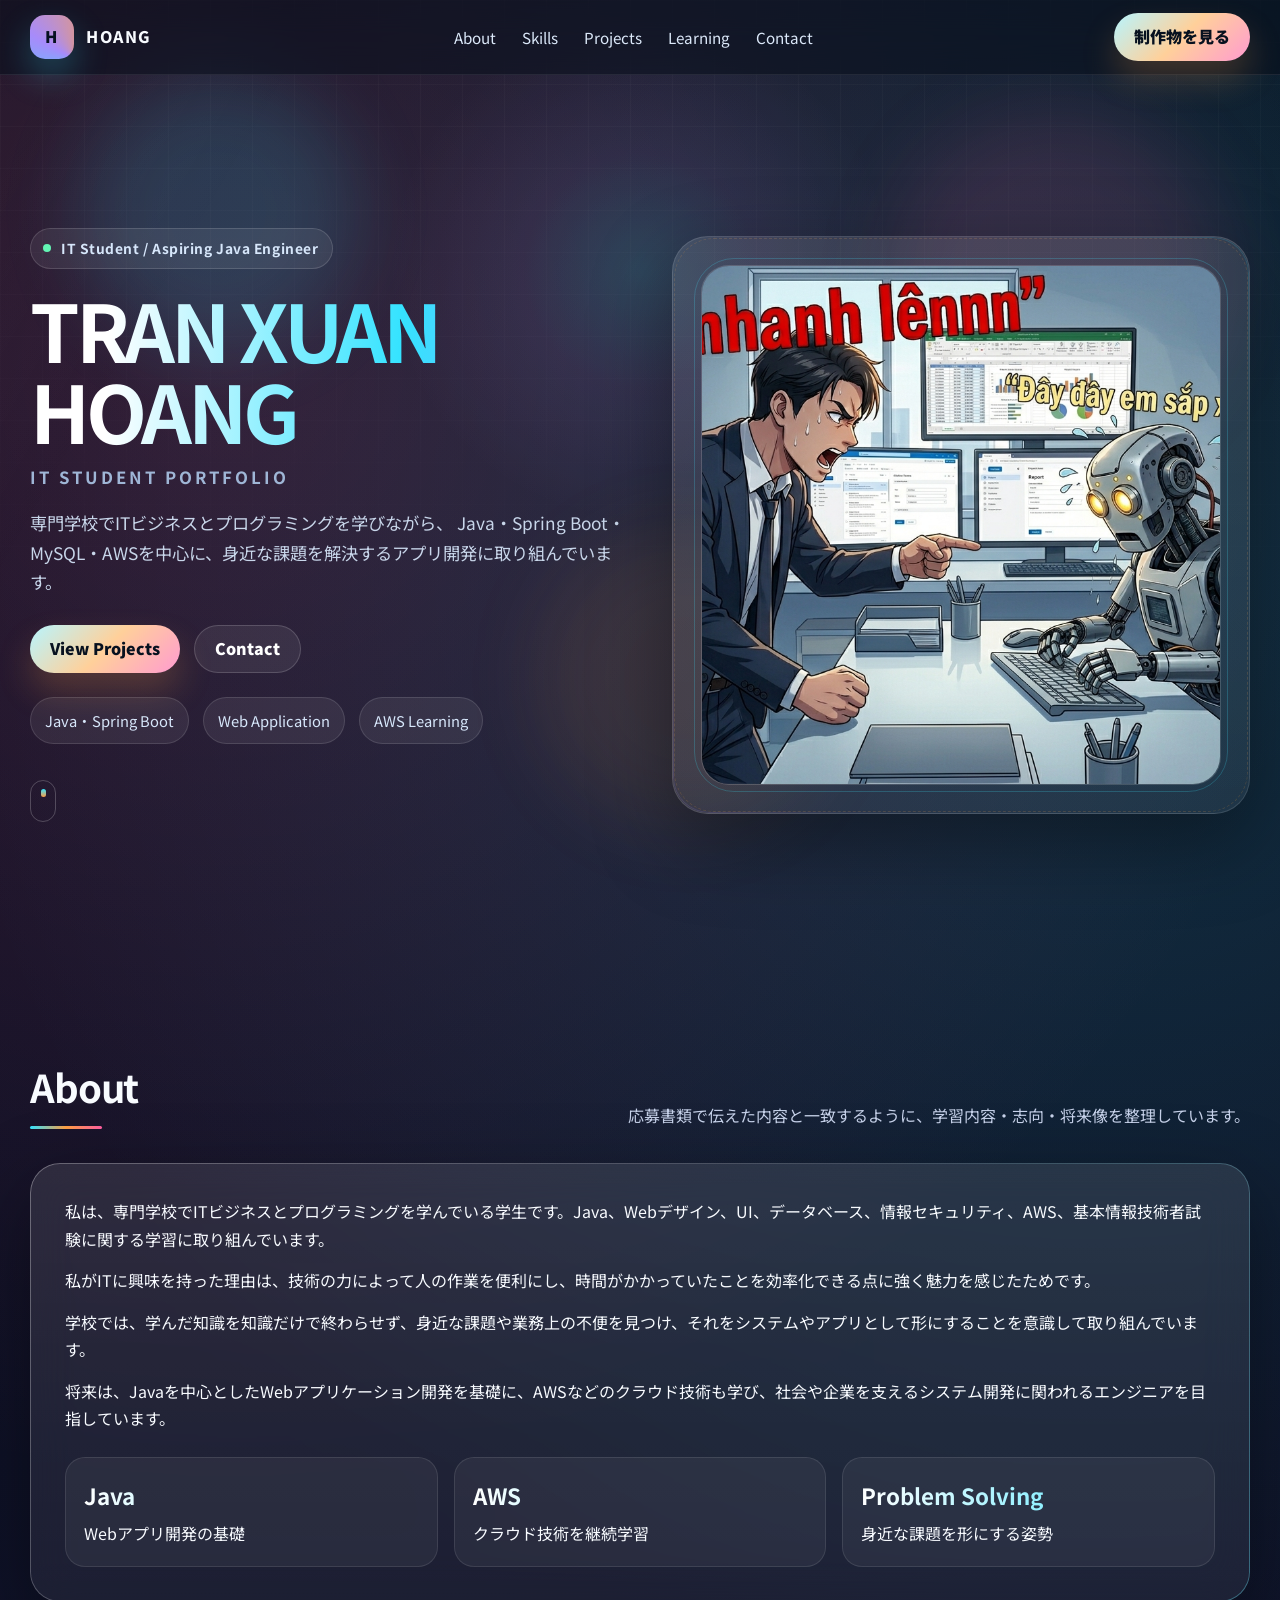
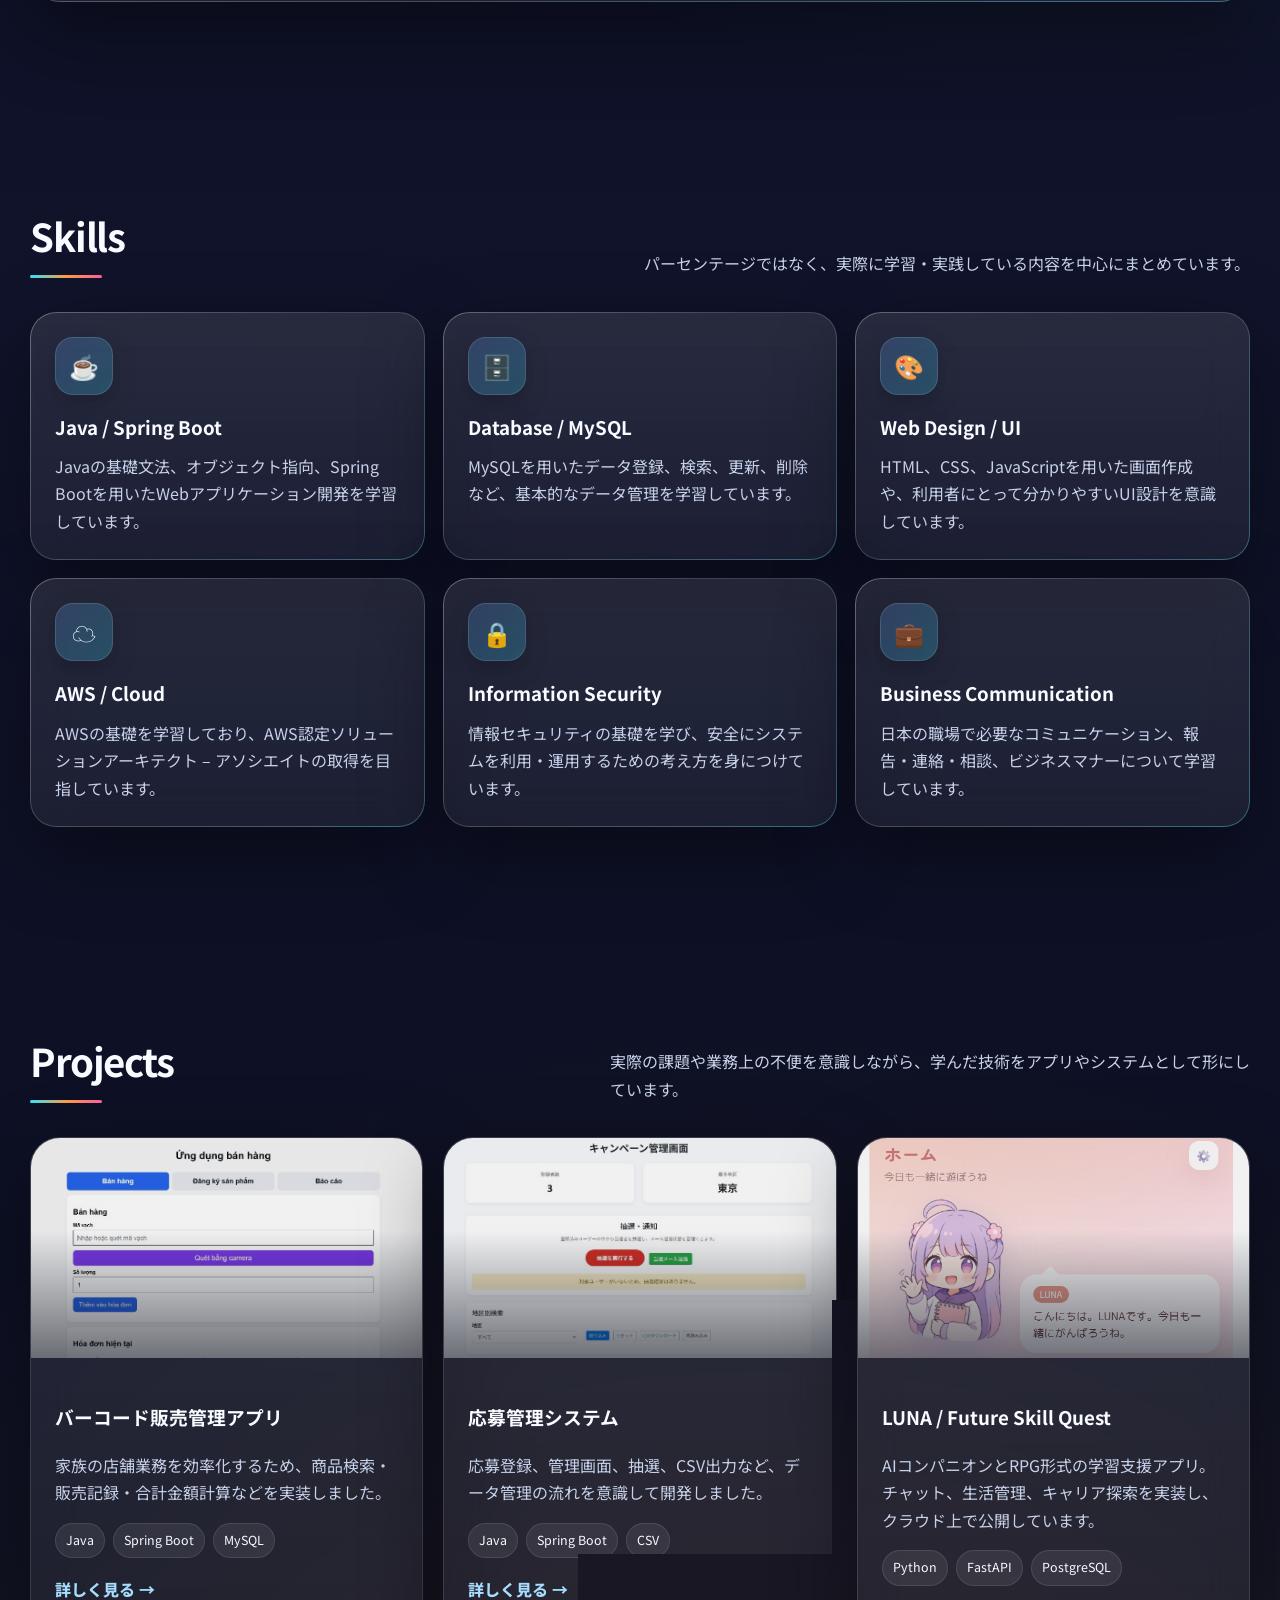
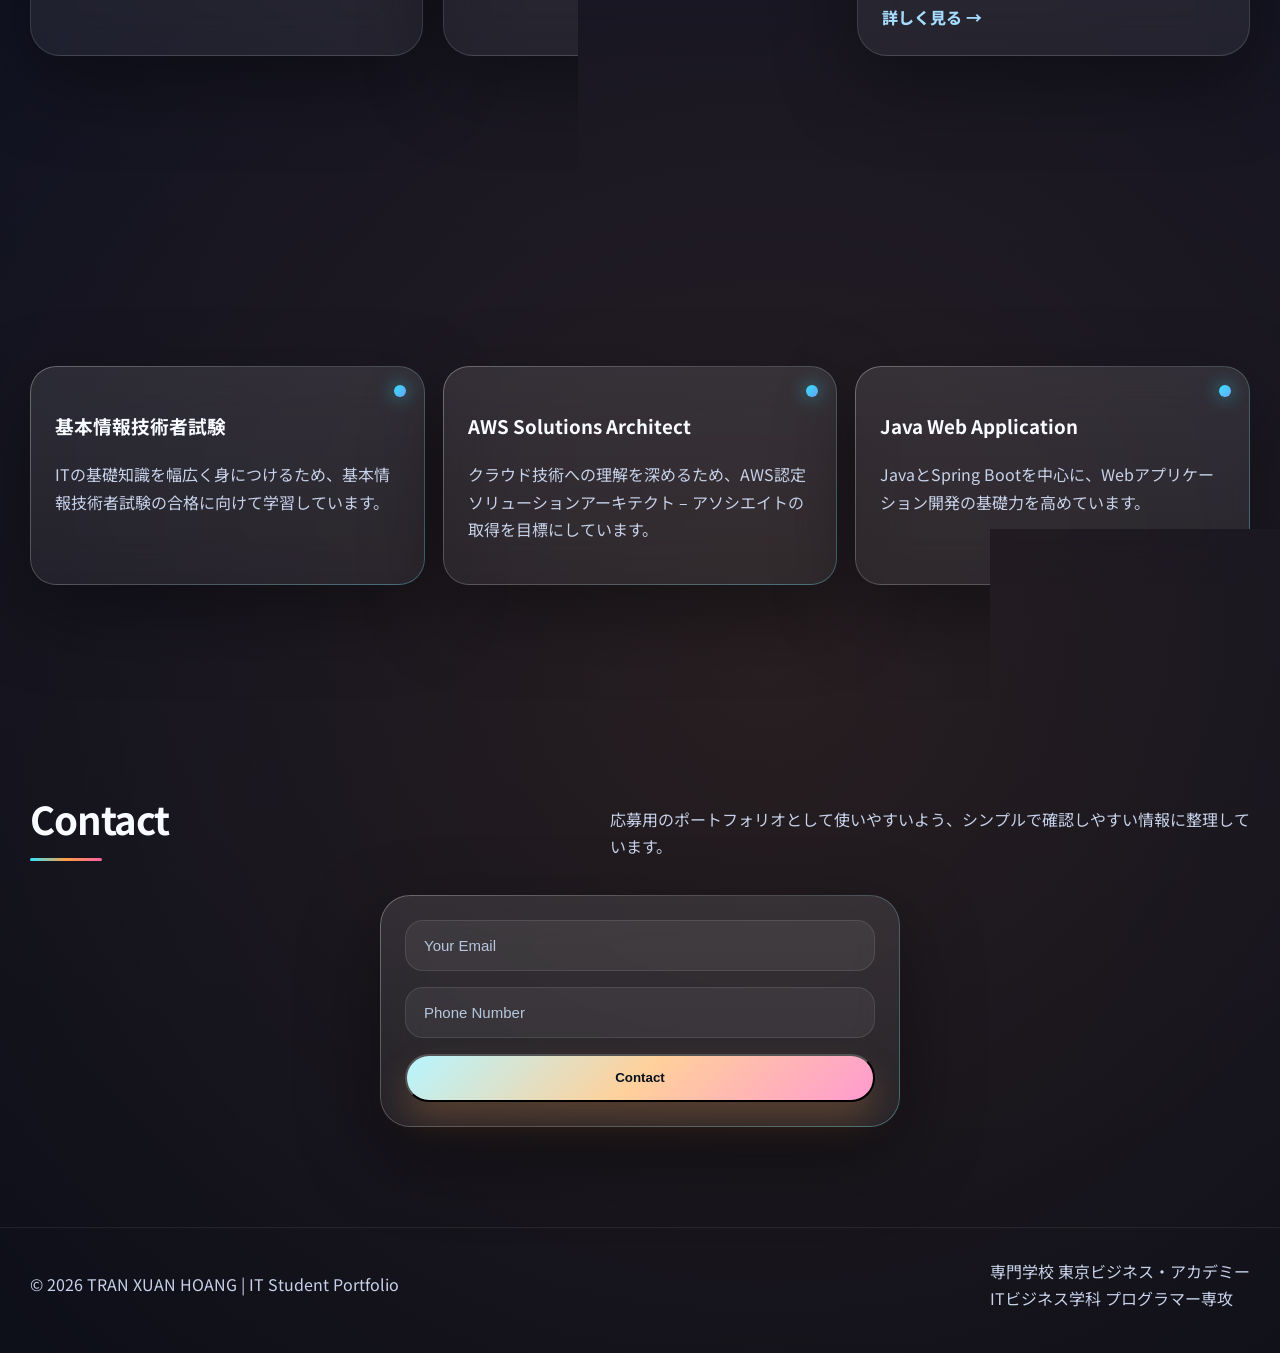
==== commit 4b9ad19d: "Use Noto Sans JP for the app, login, admin, and portfolio screens. Co-authored-by: Cursor <cursorage" ====
--- a/my-project/static/owner-portfolio/index.html
+++ b/my-project/static/owner-portfolio/index.html
@@ -7,7 +7,7 @@
   <meta name="description" content="TRAN XUAN HOANGのポートフォリオ。Java、Spring Boot、MySQL、AWSを中心とした学習内容とプロジェクトをまとめています。" />
   <link rel="preconnect" href="https://fonts.googleapis.com" />
   <link rel="preconnect" href="https://fonts.gstatic.com" crossorigin />
-  <link href="https://fonts.googleapis.com/css2?family=Inter:wght@400;500;700;800&family=Noto+Sans+JP:wght@400;500;700;800&display=swap" rel="stylesheet" />
+  <link href="https://fonts.googleapis.com/css2?family=Noto+Sans+JP:wght@400;500;700;900&display=swap" rel="stylesheet" />
   <link rel="stylesheet" href="assets/css/style.css" />
 
   <style>
--- a/my-project/static/owner-portfolio/assets/css/style.css
+++ b/my-project/static/owner-portfolio/assets/css/style.css
@@ -49,14 +49,7 @@
     radial-gradient(circle at 60% 85%, rgba(255,159,67,.12), transparent 32%),
     linear-gradient(180deg,#080b19 0%,#10132a 42%,#070b18 100%);
 
-  font-family:
-    "Noto Sans JP",
-    "Inter",
-    system-ui,
-    -apple-system,
-    BlinkMacSystemFont,
-    "Segoe UI",
-    sans-serif;
+  font-family: "Noto Sans JP", sans-serif;
 
   line-height:1.72;
   overflow-x:hidden;
